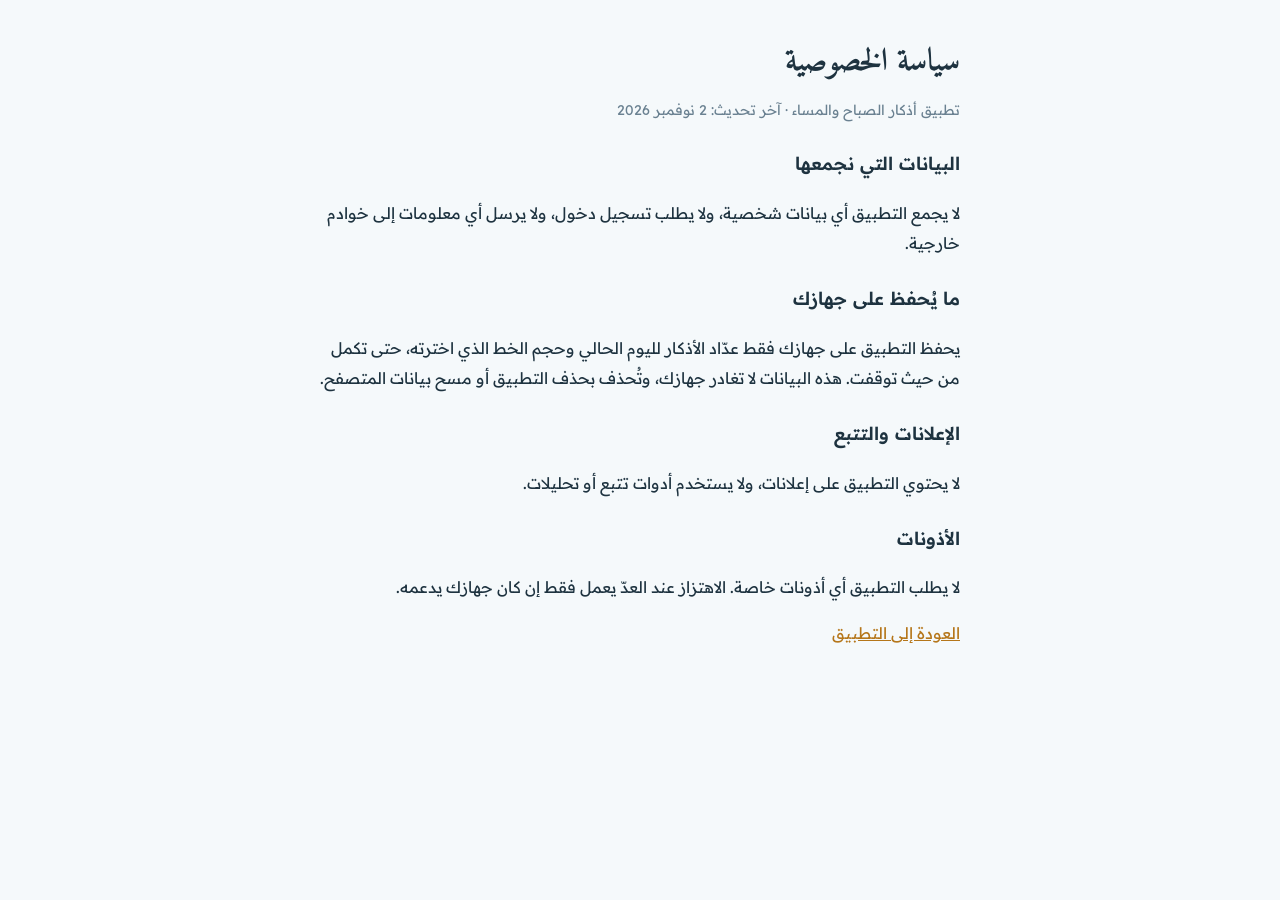
==== privacy.html @ 88065265 "نشر تطبيق أذكار الصباح والمساء Installable offline web app: manifest, service worker, local fonts, i" ====
<!DOCTYPE html>
<html lang="ar" dir="rtl">
<head>
<meta charset="UTF-8">
<meta name="viewport" content="width=device-width, initial-scale=1">
<title>سياسة الخصوصية – أذكار الصباح والمساء</title>
<link rel="stylesheet" href="fonts/fonts.css">
<style>
body{margin:0;font-family:"Readex Pro",system-ui,Tahoma,sans-serif;background:#F5F9FB;color:#1E3340;line-height:1.9}
main{max-width:640px;margin:0 auto;padding:32px 20px 60px}
h1{font-family:"Amiri",serif;font-size:32px;margin:0 0 4px}
p.meta{color:#6A8191;font-size:14px;margin:0 0 24px}
h2{font-size:18px;margin:24px 0 4px}
a{color:#B5761A}
</style>
</head>
<body>
<main>
<h1>سياسة الخصوصية</h1>
<p class="meta">تطبيق أذكار الصباح والمساء · آخر تحديث: 2 نوفمبر 2026</p>

<h2>البيانات التي نجمعها</h2>
<p>لا يجمع التطبيق أي بيانات شخصية، ولا يطلب تسجيل دخول، ولا يرسل أي معلومات إلى خوادم خارجية.</p>

<h2>ما يُحفظ على جهازك</h2>
<p>يحفظ التطبيق على جهازك فقط عدّاد الأذكار لليوم الحالي وحجم الخط الذي اخترته، حتى تكمل من حيث توقفت. هذه البيانات لا تغادر جهازك، وتُحذف بحذف التطبيق أو مسح بيانات المتصفح.</p>

<h2>الإعلانات والتتبع</h2>
<p>لا يحتوي التطبيق على إعلانات، ولا يستخدم أدوات تتبع أو تحليلات.</p>

<h2>الأذونات</h2>
<p>لا يطلب التطبيق أي أذونات خاصة. الاهتزاز عند العدّ يعمل فقط إن كان جهازك يدعمه.</p>

<p><a href="./">العودة إلى التطبيق</a></p>
</main>
</body>
</html>
---- fonts/fonts.css ----
@font-face{font-family:'Amiri';font-style:normal;font-weight:400;font-display:swap;src:url(amiri-arabic-400-normal.woff2) format('woff2');unicode-range:U+0600-06FF,U+0750-077F,U+0870-088E,U+0890-0891,U+0897-08E1,U+08E3-08FF,U+200C-200E,U+2010-2011,U+204F,U+2E41,U+FB50-FDFF,U+FE70-FE74,U+FE76-FEFC}
@font-face{font-family:'Amiri';font-style:normal;font-weight:400;font-display:swap;src:url(amiri-latin-400-normal.woff2) format('woff2');unicode-range:U+0000-00FF,U+0131,U+0152-0153,U+02BB-02BC,U+02C6,U+02DA,U+02DC,U+0304,U+0308,U+0329,U+2000-206F,U+20AC,U+2122,U+2191,U+2193,U+2212,U+2215,U+FEFF,U+FFFD}
@font-face{font-family:'Amiri';font-style:normal;font-weight:700;font-display:swap;src:url(amiri-arabic-700-normal.woff2) format('woff2');unicode-range:U+0600-06FF,U+0750-077F,U+0870-088E,U+0890-0891,U+0897-08E1,U+08E3-08FF,U+200C-200E,U+2010-2011,U+204F,U+2E41,U+FB50-FDFF,U+FE70-FE74,U+FE76-FEFC}
@font-face{font-family:'Amiri';font-style:normal;font-weight:700;font-display:swap;src:url(amiri-latin-700-normal.woff2) format('woff2');unicode-range:U+0000-00FF,U+0131,U+0152-0153,U+02BB-02BC,U+02C6,U+02DA,U+02DC,U+0304,U+0308,U+0329,U+2000-206F,U+20AC,U+2122,U+2191,U+2193,U+2212,U+2215,U+FEFF,U+FFFD}
@font-face{font-family:'Readex Pro';font-style:normal;font-weight:400;font-display:swap;src:url(readex-pro-arabic-400-normal.woff2) format('woff2');unicode-range:U+0600-06FF,U+0750-077F,U+0870-088E,U+0890-0891,U+0897-08E1,U+08E3-08FF,U+200C-200E,U+2010-2011,U+204F,U+2E41,U+FB50-FDFF,U+FE70-FE74,U+FE76-FEFC}
@font-face{font-family:'Readex Pro';font-style:normal;font-weight:400;font-display:swap;src:url(readex-pro-latin-400-normal.woff2) format('woff2');unicode-range:U+0000-00FF,U+0131,U+0152-0153,U+02BB-02BC,U+02C6,U+02DA,U+02DC,U+0304,U+0308,U+0329,U+2000-206F,U+20AC,U+2122,U+2191,U+2193,U+2212,U+2215,U+FEFF,U+FFFD}
@font-face{font-family:'Readex Pro';font-style:normal;font-weight:500;font-display:swap;src:url(readex-pro-arabic-500-normal.woff2) format('woff2');unicode-range:U+0600-06FF,U+0750-077F,U+0870-088E,U+0890-0891,U+0897-08E1,U+08E3-08FF,U+200C-200E,U+2010-2011,U+204F,U+2E41,U+FB50-FDFF,U+FE70-FE74,U+FE76-FEFC}
@font-face{font-family:'Readex Pro';font-style:normal;font-weight:500;font-display:swap;src:url(readex-pro-latin-500-normal.woff2) format('woff2');unicode-range:U+0000-00FF,U+0131,U+0152-0153,U+02BB-02BC,U+02C6,U+02DA,U+02DC,U+0304,U+0308,U+0329,U+2000-206F,U+20AC,U+2122,U+2191,U+2193,U+2212,U+2215,U+FEFF,U+FFFD}
@font-face{font-family:'Readex Pro';font-style:normal;font-weight:600;font-display:swap;src:url(readex-pro-arabic-600-normal.woff2) format('woff2');unicode-range:U+0600-06FF,U+0750-077F,U+0870-088E,U+0890-0891,U+0897-08E1,U+08E3-08FF,U+200C-200E,U+2010-2011,U+204F,U+2E41,U+FB50-FDFF,U+FE70-FE74,U+FE76-FEFC}
@font-face{font-family:'Readex Pro';font-style:normal;font-weight:600;font-display:swap;src:url(readex-pro-latin-600-normal.woff2) format('woff2');unicode-range:U+0000-00FF,U+0131,U+0152-0153,U+02BB-02BC,U+02C6,U+02DA,U+02DC,U+0304,U+0308,U+0329,U+2000-206F,U+20AC,U+2122,U+2191,U+2193,U+2212,U+2215,U+FEFF,U+FFFD}
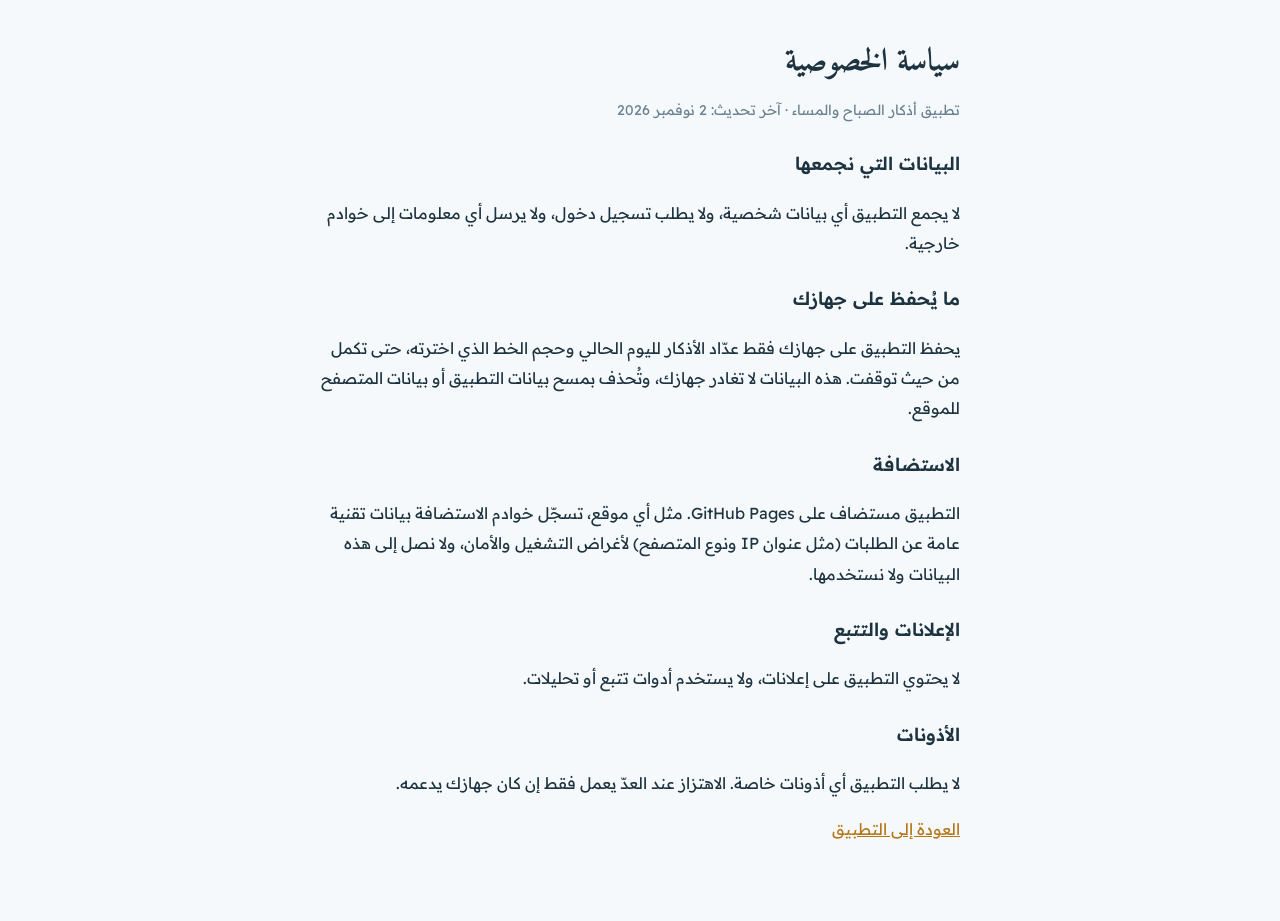
==== commit 4fe8989c: "تصحيح أخطاء المراجعة: الفضل والتشكيل، اليوم والوضع، التحديثات، إمكانية الوصول - فضل الاستغفار ×100 ك" ====
--- a/privacy.html
+++ b/privacy.html
@@ -23,7 +23,10 @@
 <p>لا يجمع التطبيق أي بيانات شخصية، ولا يطلب تسجيل دخول، ولا يرسل أي معلومات إلى خوادم خارجية.</p>
 
 <h2>ما يُحفظ على جهازك</h2>
-<p>يحفظ التطبيق على جهازك فقط عدّاد الأذكار لليوم الحالي وحجم الخط الذي اخترته، حتى تكمل من حيث توقفت. هذه البيانات لا تغادر جهازك، وتُحذف بحذف التطبيق أو مسح بيانات المتصفح.</p>
+<p>يحفظ التطبيق على جهازك فقط عدّاد الأذكار لليوم الحالي وحجم الخط الذي اخترته، حتى تكمل من حيث توقفت. هذه البيانات لا تغادر جهازك، وتُحذف بمسح بيانات التطبيق أو بيانات المتصفح للموقع.</p>
+
+<h2>الاستضافة</h2>
+<p>التطبيق مستضاف على GitHub Pages. مثل أي موقع، تسجّل خوادم الاستضافة بيانات تقنية عامة عن الطلبات (مثل عنوان IP ونوع المتصفح) لأغراض التشغيل والأمان، ولا نصل إلى هذه البيانات ولا نستخدمها.</p>
 
 <h2>الإعلانات والتتبع</h2>
 <p>لا يحتوي التطبيق على إعلانات، ولا يستخدم أدوات تتبع أو تحليلات.</p>
